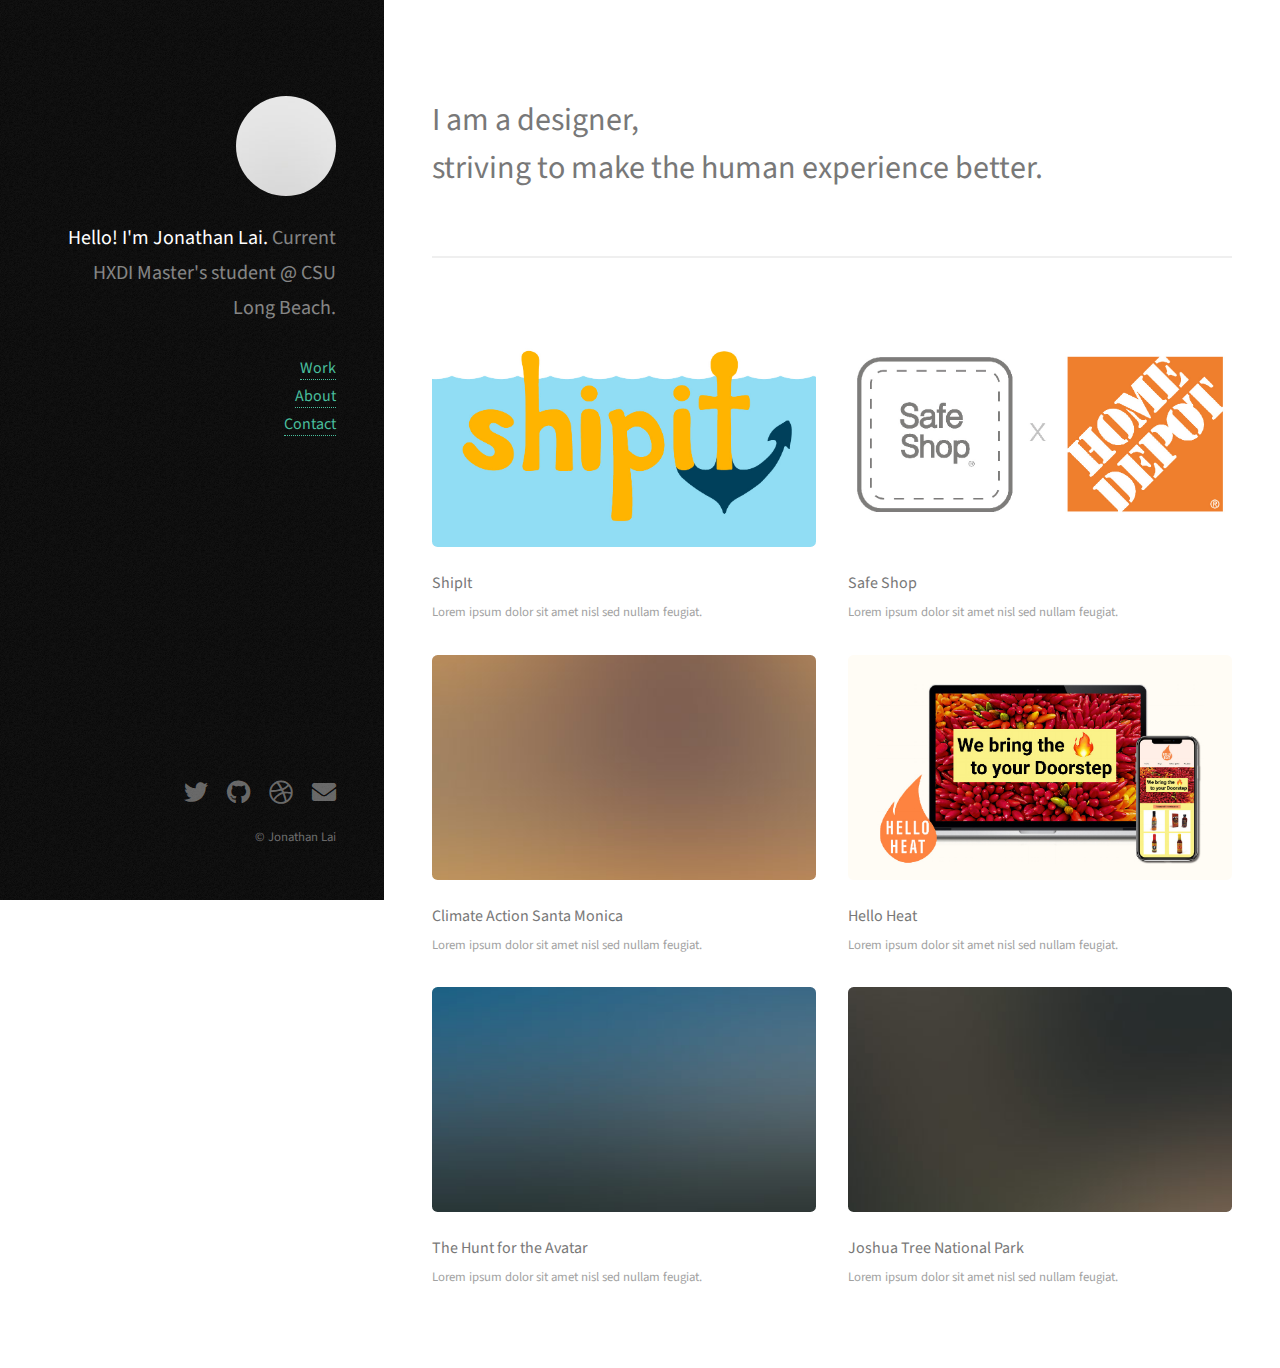
==== index.html @ 2f63a769 "stuff" ====
<!DOCTYPE HTML>

<html>
	<head>
		<title>Jonathan Lai</title>
		<meta charset="utf-8" />
		<meta name="viewport" content="width=device-width, initial-scale=1, user-scalable=no" />
		<link rel="stylesheet" href="assets/css/main.css" />
	</head>
	<body class="is-preload">

		<!-- Header -->
			<header id="header">
				<div class="inner">
					<a href="#" class="image avatar"><img src="images/avatar.jpg" alt="" /></a>
					<h1><strong>Hello! I'm Jonathan Lai.</strong><br />
					<br />
					Current HXDI Master's student <br />
					@ CSU Long Beach.</h1><br />
					<a href="/">Work</a><br />
					<a href="aboutme.html">About</a><br />
					<a href="contact.html">Contact</a>
				</div>
			</header>

		<!-- Main -->
			<div id="main">

				<!-- One -->
					<section id="one">
						<header class="major">
							<h2>I am a designer, <br />
							striving to make the human experience better.</h2>
						</header>
					</section>

				<!-- Two -->
					<section id="two">
						<div class="row">
							<article class="col-6 col-12-xsmall work-item">
								<a href="images/fulls/01.jpg" class="image fit thumb"><img src="images/thumbs/01.jpg" alt="" /></a>
								<h3>ShipIt</h3>
								<p>Lorem ipsum dolor sit amet nisl sed nullam feugiat.</p>
							</article>
							<article class="col-6 col-12-xsmall work-item">
								<a href="images/fulls/02.jpg" class="image fit thumb"><img src="images/thumbs/02.jpg" alt="" /></a>
								<h3>Safe Shop</h3>
								<p>Lorem ipsum dolor sit amet nisl sed nullam feugiat.</p>
							</article>
							<article class="col-6 col-12-xsmall work-item">
								<a href="images/fulls/03.jpg" class="image fit thumb"><img src="images/thumbs/03.jpg" alt="" /></a>
								<h3>Climate Action Santa Monica</h3>
								<p>Lorem ipsum dolor sit amet nisl sed nullam feugiat.</p>
							</article>
							<article class="col-6 col-12-xsmall work-item">
								<a href="images/fulls/04.jpg" class="image fit thumb"><img src="images/thumbs/04.jpg" alt="" /></a>
								<h3>Hello Heat</h3>
								<p>Lorem ipsum dolor sit amet nisl sed nullam feugiat.</p>
							</article>
							<article class="col-6 col-12-xsmall work-item">
								<a href="images/fulls/05.jpg" class="image fit thumb"><img src="images/thumbs/05.jpg" alt="" /></a>
								<h3>The Hunt for the Avatar</h3>
								<p>Lorem ipsum dolor sit amet nisl sed nullam feugiat.</p>
							</article>
							<article class="col-6 col-12-xsmall work-item">
								<a href="images/fulls/06.jpg" class="image fit thumb"><img src="images/thumbs/06.jpg" alt="" /></a>
								<h3>Joshua Tree National Park</h3>
								<p>Lorem ipsum dolor sit amet nisl sed nullam feugiat.</p>
							</article>
						</div>
					</section>

			</div>

		<!-- Footer -->
			<footer id="footer">
				<div class="inner">
					<ul class="icons">
						<li><a href="#" class="icon brands fa-twitter"><span class="label">Twitter</span></a></li>
						<li><a href="#" class="icon brands fa-github"><span class="label">Github</span></a></li>
						<li><a href="#" class="icon brands fa-dribbble"><span class="label">Dribbble</span></a></li>
						<li><a href="#" class="icon solid fa-envelope"><span class="label">Email</span></a></li>
					</ul>
					<ul class="copyright">
						<li>&copy; Jonathan Lai</li>
					</ul>
				</div>
			</footer>

		<!-- Scripts -->
			<script src="assets/js/jquery.min.js"></script>
			<script src="assets/js/jquery.poptrox.min.js"></script>
			<script src="assets/js/browser.min.js"></script>
			<script src="assets/js/breakpoints.min.js"></script>
			<script src="assets/js/util.js"></script>
			<script src="assets/js/main.js"></script>

	</body>
</html>
---- assets/css/main.css ----
@import url("fontawesome-all.min.css");
@import url("https://fonts.googleapis.com/css?family=Source+Sans+Pro:400,400italic");

/*
	Strata by HTML5 UP
	html5up.net | @ajlkn
	Free for personal and commercial use under the CCA 3.0 license (html5up.net/license)
*/

html, body, div, span, applet, object,
iframe, h1, h2, h3, h4, h5, h6, p, blockquote,
pre, a, abbr, acronym, address, big, cite,
code, del, dfn, em, img, ins, kbd, q, s, samp,
small, strike, strong, sub, sup, tt, var, b,
u, i, center, dl, dt, dd, ol, ul, li, fieldset,
form, label, legend, table, caption, tbody,
tfoot, thead, tr, th, td, article, aside,
canvas, details, embed, figure, figcaption,
footer, header, hgroup, menu, nav, output, ruby,
section, summary, time, mark, audio, video {
	margin: 0;
	padding: 0;
	border: 0;
	font-size: 100%;
	font: inherit;
	vertical-align: baseline;}

article, aside, details, figcaption, figure,
footer, header, hgroup, menu, nav, section {
	display: block;}

body {
	line-height: 1;
}

ol, ul {
	list-style: none;
}

blockquote, q {
	quotes: none;
}

	blockquote:before, blockquote:after, q:before, q:after {
		content: '';
		content: none;
	}

table {
	border-collapse: collapse;
	border-spacing: 0;
}

body {
	-webkit-text-size-adjust: none;
}

mark {
	background-color: transparent;
	color: inherit;
}

input::-moz-focus-inner {
	border: 0;
	padding: 0;
}

input, select, textarea {
	-moz-appearance: none;
	-webkit-appearance: none;
	-ms-appearance: none;
	appearance: none;
}

/* Basic */

	html {
		box-sizing: border-box;
	}

	*, *:before, *:after {
		box-sizing: inherit;
	}

	body {
		background: #fff;
	}

		body.is-preload *, body.is-preload *:before, body.is-preload *:after {
			-moz-animation: none !important;
			-webkit-animation: none !important;
			-ms-animation: none !important;
			animation: none !important;
			-moz-transition: none !important;
			-webkit-transition: none !important;
			-ms-transition: none !important;
			transition: none !important;
		}

	body, input, select, textarea {
		color: #a2a2a2;
		font-family: "Source Sans Pro", Helvetica, sans-serif;
		font-size: 16pt;
		font-weight: 400;
		line-height: 1.75em;
	}

	a {
		-moz-transition: color 0.2s ease-in-out, border-color 0.2s ease-in-out;
		-webkit-transition: color 0.2s ease-in-out, border-color 0.2s ease-in-out;
		-ms-transition: color 0.2s ease-in-out, border-color 0.2s ease-in-out;
		transition: color 0.2s ease-in-out, border-color 0.2s ease-in-out;
		border-bottom: dotted 1px;
		color: #49bf9d;
		text-decoration: none;
	}

		a:hover {
			border-bottom-color: transparent;
			color: #49bf9d !important;
			text-decoration: none;
		}

	strong, b {
		color: #787878;
		font-weight: 400;
	}

	em, i {
		font-style: italic;
	}

	p {
		margin: 0 0 2em 0;
	}

	h1, h2, h3, h4, h5, h6 {
		color: #787878;
		font-weight: 400;
		line-height: 1em;
		margin: 0 0 1em 0;
	}

		h1 a, h2 a, h3 a, h4 a, h5 a, h6 a {
			color: inherit;
			text-decoration: none;
		}

	h1 {
		font-size: 2em;
		line-height: 1.5em;
	}

	h2 {
		font-size: 1.5em;
		line-height: 1.5em;
	}

	h3 {
		font-size: 1.25em;
		line-height: 1.5em;
	}

	h4 {
		font-size: 1.1em;
		line-height: 1.5em;
	}

	h5 {
		font-size: 0.9em;
		line-height: 1.5em;
	}

	h6 {
		font-size: 0.7em;
		line-height: 1.5em;
	}

	sub {
		font-size: 0.8em;
		position: relative;
		top: 0.5em;
	}

	sup {
		font-size: 0.8em;
		position: relative;
		top: -0.5em;
	}

	hr {
		border: 0;
		border-bottom: solid 2px #efefef;
		margin: 2em 0;
	}

		hr.major {
			margin: 3em 0;
		}

	blockquote {
		border-left: solid 6px #efefef;
		font-style: italic;
		margin: 0 0 2em 0;
		padding: 0.5em 0 0.5em 1.5em;
	}

	code {
		background: #f7f7f7;
		border-radius: 0.35em;
		border: solid 2px #efefef;
		font-family: "Courier New", monospace;
		font-size: 0.9em;
		margin: 0 0.25em;
		padding: 0.25em 0.65em;
	}

	pre {
		-webkit-overflow-scrolling: touch;
		font-family: "Courier New", monospace;
		font-size: 0.9em;
		margin: 0 0 2em 0;
	}

		pre code {
			display: block;
			line-height: 1.75em;
			padding: 1em 1.5em;
			overflow-x: auto;
		}

	.align-left {
		text-align: left;
	}

	.align-center {
		text-align: center;
	}

	.align-right {
		text-align: right;
	}

/* Container */

	.container {
		margin: 0 auto;
		max-width: calc(100% - 4em);
		width: 100%;
	}

		.container.xsmall {
			width: 25%;
		}

		.container.small {
			width: 50%;
		}

		.container.medium {
			width: 75%;
		}

		.container.large {
			width: 125%;
		}

		.container.xlarge {
			width: 150%;
		}

		.container.max {
			width: 100%;
		}

		@media screen and (max-width: 980px) {

			.container {
				width: 100% !important;
				max-width: 100% !important;
			}

		}

		@media screen and (max-width: 480px) {

			.container {
				max-width: calc(100% - 3em);
			}

		}

/* Row */

	.row {
		display: flex;
		flex-wrap: wrap;
		box-sizing: border-box;
		align-items: stretch;
	}

		.row > * {
			box-sizing: border-box;
		}

		.row.gtr-uniform > * > :last-child {
			margin-bottom: 0;
		}

		.row.aln-left {
			justify-content: flex-start;
		}

		.row.aln-center {
			justify-content: center;
		}

		.row.aln-right {
			justify-content: flex-end;
		}

		.row.aln-top {
			align-items: flex-start;
		}

		.row.aln-middle {
			align-items: center;
		}

		.row.aln-bottom {
			align-items: flex-end;
		}

		.row > .imp {
			order: -1;
		}

		.row > .col-1 {
			width: 8.33333%;
		}

		.row > .off-1 {
			margin-left: 8.33333%;
		}

		.row > .col-2 {
			width: 16.66667%;
		}

		.row > .off-2 {
			margin-left: 16.66667%;
		}

		.row > .col-3 {
			width: 25%;
		}

		.row > .off-3 {
			margin-left: 25%;
		}

		.row > .col-4 {
			width: 33.33333%;
		}

		.row > .off-4 {
			margin-left: 33.33333%;
		}

		.row > .col-5 {
			width: 41.66667%;
		}

		.row > .off-5 {
			margin-left: 41.66667%;
		}

		.row > .col-6 {
			width: 50%;
		}

		.row > .off-6 {
			margin-left: 50%;
		}

		.row > .col-7 {
			width: 58.33333%;
		}

		.row > .off-7 {
			margin-left: 58.33333%;
		}

		.row > .col-8 {
			width: 66.66667%;
		}

		.row > .off-8 {
			margin-left: 66.66667%;
		}

		.row > .col-9 {
			width: 75%;
		}

		.row > .off-9 {
			margin-left: 75%;
		}

		.row > .col-10 {
			width: 83.33333%;
		}

		.row > .off-10 {
			margin-left: 83.33333%;
		}

		.row > .col-11 {
			width: 91.66667%;
		}

		.row > .off-11 {
			margin-left: 91.66667%;
		}

		.row > .col-12 {
			width: 100%;
		}

		.row > .off-12 {
			margin-left: 100%;
		}

		.row.gtr-0 {
			margin-top: 0;
			margin-left: 0em;
		}

			.row.gtr-0 > * {
				padding: 0 0 0 0em;
			}

			.row.gtr-0.gtr-uniform {
				margin-top: 0em;
			}

				.row.gtr-0.gtr-uniform > * {
					padding-top: 0em;
				}

		.row.gtr-25 {
			margin-top: 0;
			margin-left: -0.625em;
		}

			.row.gtr-25 > * {
				padding: 0 0 0 0.625em;
			}

			.row.gtr-25.gtr-uniform {
				margin-top: -0.625em;
			}

				.row.gtr-25.gtr-uniform > * {
					padding-top: 0.625em;
				}

		.row.gtr-50 {
			margin-top: 0;
			margin-left: -1.25em;
		}

			.row.gtr-50 > * {
				padding: 0 0 0 1.25em;
			}

			.row.gtr-50.gtr-uniform {
				margin-top: -1.25em;
			}

				.row.gtr-50.gtr-uniform > * {
					padding-top: 1.25em;
				}

		.row {
			margin-top: 0;
			margin-left: -2.5em;
		}

			.row > * {
				padding: 0 0 0 2.5em;
			}

			.row.gtr-uniform {
				margin-top: -2.5em;
			}

				.row.gtr-uniform > * {
					padding-top: 2.5em;
				}

		.row.gtr-150 {
			margin-top: 0;
			margin-left: -3.75em;
		}

			.row.gtr-150 > * {
				padding: 0 0 0 3.75em;
			}

			.row.gtr-150.gtr-uniform {
				margin-top: -3.75em;
			}

				.row.gtr-150.gtr-uniform > * {
					padding-top: 3.75em;
				}

		.row.gtr-200 {
			margin-top: 0;
			margin-left: -5em;
		}

			.row.gtr-200 > * {
				padding: 0 0 0 5em;
			}

			.row.gtr-200.gtr-uniform {
				margin-top: -5em;
			}

				.row.gtr-200.gtr-uniform > * {
					padding-top: 5em;
				}

		@media screen and (max-width: 1800px) {

			.row {
				display: flex;
				flex-wrap: wrap;
				box-sizing: border-box;
				align-items: stretch;
			}

				.row > * {
					box-sizing: border-box;
				}

				.row.gtr-uniform > * > :last-child {
					margin-bottom: 0;
				}

				.row.aln-left {
					justify-content: flex-start;
				}

				.row.aln-center {
					justify-content: center;
				}

				.row.aln-right {
					justify-content: flex-end;
				}

				.row.aln-top {
					align-items: flex-start;
				}

				.row.aln-middle {
					align-items: center;
				}

				.row.aln-bottom {
					align-items: flex-end;
				}

				.row > .imp-xlarge {
					order: -1;
				}

				.row > .col-1-xlarge {
					width: 8.33333%;
				}

				.row > .off-1-xlarge {
					margin-left: 8.33333%;
				}

				.row > .col-2-xlarge {
					width: 16.66667%;
				}

				.row > .off-2-xlarge {
					margin-left: 16.66667%;
				}

				.row > .col-3-xlarge {
					width: 25%;
				}

				.row > .off-3-xlarge {
					margin-left: 25%;
				}

				.row > .col-4-xlarge {
					width: 33.33333%;
				}

				.row > .off-4-xlarge {
					margin-left: 33.33333%;
				}

				.row > .col-5-xlarge {
					width: 41.66667%;
				}

				.row > .off-5-xlarge {
					margin-left: 41.66667%;
				}

				.row > .col-6-xlarge {
					width: 50%;
				}

				.row > .off-6-xlarge {
					margin-left: 50%;
				}

				.row > .col-7-xlarge {
					width: 58.33333%;
				}

				.row > .off-7-xlarge {
					margin-left: 58.33333%;
				}

				.row > .col-8-xlarge {
					width: 66.66667%;
				}

				.row > .off-8-xlarge {
					margin-left: 66.66667%;
				}

				.row > .col-9-xlarge {
					width: 75%;
				}

				.row > .off-9-xlarge {
					margin-left: 75%;
				}

				.row > .col-10-xlarge {
					width: 83.33333%;
				}

				.row > .off-10-xlarge {
					margin-left: 83.33333%;
				}

				.row > .col-11-xlarge {
					width: 91.66667%;
				}

				.row > .off-11-xlarge {
					margin-left: 91.66667%;
				}

				.row > .col-12-xlarge {
					width: 100%;
				}

				.row > .off-12-xlarge {
					margin-left: 100%;
				}

				.row.gtr-0 {
					margin-top: 0;
					margin-left: 0em;
				}

					.row.gtr-0 > * {
						padding: 0 0 0 0em;
					}

					.row.gtr-0.gtr-uniform {
						margin-top: 0em;
					}

						.row.gtr-0.gtr-uniform > * {
							padding-top: 0em;
						}

				.row.gtr-25 {
					margin-top: 0;
					margin-left: -0.625em;
				}

					.row.gtr-25 > * {
						padding: 0 0 0 0.625em;
					}

					.row.gtr-25.gtr-uniform {
						margin-top: -0.625em;
					}

						.row.gtr-25.gtr-uniform > * {
							padding-top: 0.625em;
						}

				.row.gtr-50 {
					margin-top: 0;
					margin-left: -1.25em;
				}

					.row.gtr-50 > * {
						padding: 0 0 0 1.25em;
					}

					.row.gtr-50.gtr-uniform {
						margin-top: -1.25em;
					}

						.row.gtr-50.gtr-uniform > * {
							padding-top: 1.25em;
						}

				.row {
					margin-top: 0;
					margin-left: -2.5em;
				}

					.row > * {
						padding: 0 0 0 2.5em;
					}

					.row.gtr-uniform {
						margin-top: -2.5em;
					}

						.row.gtr-uniform > * {
							padding-top: 2.5em;
						}

				.row.gtr-150 {
					margin-top: 0;
					margin-left: -3.75em;
				}

					.row.gtr-150 > * {
						padding: 0 0 0 3.75em;
					}

					.row.gtr-150.gtr-uniform {
						margin-top: -3.75em;
					}

						.row.gtr-150.gtr-uniform > * {
							padding-top: 3.75em;
						}

				.row.gtr-200 {
					margin-top: 0;
					margin-left: -5em;
				}

					.row.gtr-200 > * {
						padding: 0 0 0 5em;
					}

					.row.gtr-200.gtr-uniform {
						margin-top: -5em;
					}

						.row.gtr-200.gtr-uniform > * {
							padding-top: 5em;
						}

		}

		@media screen and (max-width: 1280px) {

			.row {
				display: flex;
				flex-wrap: wrap;
				box-sizing: border-box;
				align-items: stretch;
			}

				.row > * {
					box-sizing: border-box;
				}

				.row.gtr-uniform > * > :last-child {
					margin-bottom: 0;
				}

				.row.aln-left {
					justify-content: flex-start;
				}

				.row.aln-center {
					justify-content: center;
				}

				.row.aln-right {
					justify-content: flex-end;
				}

				.row.aln-top {
					align-items: flex-start;
				}

				.row.aln-middle {
					align-items: center;
				}

				.row.aln-bottom {
					align-items: flex-end;
				}

				.row > .imp-large {
					order: -1;
				}

				.row > .col-1-large {
					width: 8.33333%;
				}

				.row > .off-1-large {
					margin-left: 8.33333%;
				}

				.row > .col-2-large {
					width: 16.66667%;
				}

				.row > .off-2-large {
					margin-left: 16.66667%;
				}

				.row > .col-3-large {
					width: 25%;
				}

				.row > .off-3-large {
					margin-left: 25%;
				}

				.row > .col-4-large {
					width: 33.33333%;
				}

				.row > .off-4-large {
					margin-left: 33.33333%;
				}

				.row > .col-5-large {
					width: 41.66667%;
				}

				.row > .off-5-large {
					margin-left: 41.66667%;
				}

				.row > .col-6-large {
					width: 50%;
				}

				.row > .off-6-large {
					margin-left: 50%;
				}

				.row > .col-7-large {
					width: 58.33333%;
				}

				.row > .off-7-large {
					margin-left: 58.33333%;
				}

				.row > .col-8-large {
					width: 66.66667%;
				}

				.row > .off-8-large {
					margin-left: 66.66667%;
				}

				.row > .col-9-large {
					width: 75%;
				}

				.row > .off-9-large {
					margin-left: 75%;
				}

				.row > .col-10-large {
					width: 83.33333%;
				}

				.row > .off-10-large {
					margin-left: 83.33333%;
				}

				.row > .col-11-large {
					width: 91.66667%;
				}

				.row > .off-11-large {
					margin-left: 91.66667%;
				}

				.row > .col-12-large {
					width: 100%;
				}

				.row > .off-12-large {
					margin-left: 100%;
				}

				.row.gtr-0 {
					margin-top: 0;
					margin-left: 0em;
				}

					.row.gtr-0 > * {
						padding: 0 0 0 0em;
					}

					.row.gtr-0.gtr-uniform {
						margin-top: 0em;
					}

						.row.gtr-0.gtr-uniform > * {
							padding-top: 0em;
						}

				.row.gtr-25 {
					margin-top: 0;
					margin-left: -0.5em;
				}

					.row.gtr-25 > * {
						padding: 0 0 0 0.5em;
					}

					.row.gtr-25.gtr-uniform {
						margin-top: -0.5em;
					}

						.row.gtr-25.gtr-uniform > * {
							padding-top: 0.5em;
						}

				.row.gtr-50 {
					margin-top: 0;
					margin-left: -1em;
				}

					.row.gtr-50 > * {
						padding: 0 0 0 1em;
					}

					.row.gtr-50.gtr-uniform {
						margin-top: -1em;
					}

						.row.gtr-50.gtr-uniform > * {
							padding-top: 1em;
						}

				.row {
					margin-top: 0;
					margin-left: -2em;
				}

					.row > * {
						padding: 0 0 0 2em;
					}

					.row.gtr-uniform {
						margin-top: -2em;
					}

						.row.gtr-uniform > * {
							padding-top: 2em;
						}

				.row.gtr-150 {
					margin-top: 0;
					margin-left: -3em;
				}

					.row.gtr-150 > * {
						padding: 0 0 0 3em;
					}

					.row.gtr-150.gtr-uniform {
						margin-top: -3em;
					}

						.row.gtr-150.gtr-uniform > * {
							padding-top: 3em;
						}

				.row.gtr-200 {
					margin-top: 0;
					margin-left: -4em;
				}

					.row.gtr-200 > * {
						padding: 0 0 0 4em;
					}

					.row.gtr-200.gtr-uniform {
						margin-top: -4em;
					}

						.row.gtr-200.gtr-uniform > * {
							padding-top: 4em;
						}

		}

		@media screen and (max-width: 980px) {

			.row {
				display: flex;
				flex-wrap: wrap;
				box-sizing: border-box;
				align-items: stretch;
			}

				.row > * {
					box-sizing: border-box;
				}

				.row.gtr-uniform > * > :last-child {
					margin-bottom: 0;
				}

				.row.aln-left {
					justify-content: flex-start;
				}

				.row.aln-center {
					justify-content: center;
				}

				.row.aln-right {
					justify-content: flex-end;
				}

				.row.aln-top {
					align-items: flex-start;
				}

				.row.aln-middle {
					align-items: center;
				}

				.row.aln-bottom {
					align-items: flex-end;
				}

				.row > .imp-medium {
					order: -1;
				}

				.row > .col-1-medium {
					width: 8.33333%;
				}

				.row > .off-1-medium {
					margin-left: 8.33333%;
				}

				.row > .col-2-medium {
					width: 16.66667%;
				}

				.row > .off-2-medium {
					margin-left: 16.66667%;
				}

				.row > .col-3-medium {
					width: 25%;
				}

				.row > .off-3-medium {
					margin-left: 25%;
				}

				.row > .col-4-medium {
					width: 33.33333%;
				}

				.row > .off-4-medium {
					margin-left: 33.33333%;
				}

				.row > .col-5-medium {
					width: 41.66667%;
				}

				.row > .off-5-medium {
					margin-left: 41.66667%;
				}

				.row > .col-6-medium {
					width: 50%;
				}

				.row > .off-6-medium {
					margin-left: 50%;
				}

				.row > .col-7-medium {
					width: 58.33333%;
				}

				.row > .off-7-medium {
					margin-left: 58.33333%;
				}

				.row > .col-8-medium {
					width: 66.66667%;
				}

				.row > .off-8-medium {
					margin-left: 66.66667%;
				}

				.row > .col-9-medium {
					width: 75%;
				}

				.row > .off-9-medium {
					margin-left: 75%;
				}

				.row > .col-10-medium {
					width: 83.33333%;
				}

				.row > .off-10-medium {
					margin-left: 83.33333%;
				}

				.row > .col-11-medium {
					width: 91.66667%;
				}

				.row > .off-11-medium {
					margin-left: 91.66667%;
				}

				.row > .col-12-medium {
					width: 100%;
				}

				.row > .off-12-medium {
					margin-left: 100%;
				}

				.row.gtr-0 {
					margin-top: 0;
					margin-left: 0em;
				}

					.row.gtr-0 > * {
						padding: 0 0 0 0em;
					}

					.row.gtr-0.gtr-uniform {
						margin-top: 0em;
					}

						.row.gtr-0.gtr-uniform > * {
							padding-top: 0em;
						}

				.row.gtr-25 {
					margin-top: 0;
					margin-left: -0.5em;
				}

					.row.gtr-25 > * {
						padding: 0 0 0 0.5em;
					}

					.row.gtr-25.gtr-uniform {
						margin-top: -0.5em;
					}

						.row.gtr-25.gtr-uniform > * {
							padding-top: 0.5em;
						}

				.row.gtr-50 {
					margin-top: 0;
					margin-left: -1em;
				}

					.row.gtr-50 > * {
						padding: 0 0 0 1em;
					}

					.row.gtr-50.gtr-uniform {
						margin-top: -1em;
					}

						.row.gtr-50.gtr-uniform > * {
							padding-top: 1em;
						}

				.row {
					margin-top: 0;
					margin-left: -2em;
				}

					.row > * {
						padding: 0 0 0 2em;
					}

					.row.gtr-uniform {
						margin-top: -2em;
					}

						.row.gtr-uniform > * {
							padding-top: 2em;
						}

				.row.gtr-150 {
					margin-top: 0;
					margin-left: -3em;
				}

					.row.gtr-150 > * {
						padding: 0 0 0 3em;
					}

					.row.gtr-150.gtr-uniform {
						margin-top: -3em;
					}

						.row.gtr-150.gtr-uniform > * {
							padding-top: 3em;
						}

				.row.gtr-200 {
					margin-top: 0;
					margin-left: -4em;
				}

					.row.gtr-200 > * {
						padding: 0 0 0 4em;
					}

					.row.gtr-200.gtr-uniform {
						margin-top: -4em;
					}

						.row.gtr-200.gtr-uniform > * {
							padding-top: 4em;
						}

		}

		@media screen and (max-width: 736px) {

			.row {
				display: flex;
				flex-wrap: wrap;
				box-sizing: border-box;
				align-items: stretch;
			}

				.row > * {
					box-sizing: border-box;
				}

				.row.gtr-uniform > * > :last-child {
					margin-bottom: 0;
				}

				.row.aln-left {
					justify-content: flex-start;
				}

				.row.aln-center {
					justify-content: center;
				}

				.row.aln-right {
					justify-content: flex-end;
				}

				.row.aln-top {
					align-items: flex-start;
				}

				.row.aln-middle {
					align-items: center;
				}

				.row.aln-bottom {
					align-items: flex-end;
				}

				.row > .imp-small {
					order: -1;
				}

				.row > .col-1-small {
					width: 8.33333%;
				}

				.row > .off-1-small {
					margin-left: 8.33333%;
				}

				.row > .col-2-small {
					width: 16.66667%;
				}

				.row > .off-2-small {
					margin-left: 16.66667%;
				}

				.row > .col-3-small {
					width: 25%;
				}

				.row > .off-3-small {
					margin-left: 25%;
				}

				.row > .col-4-small {
					width: 33.33333%;
				}

				.row > .off-4-small {
					margin-left: 33.33333%;
				}

				.row > .col-5-small {
					width: 41.66667%;
				}

				.row > .off-5-small {
					margin-left: 41.66667%;
				}

				.row > .col-6-small {
					width: 50%;
				}

				.row > .off-6-small {
					margin-left: 50%;
				}

				.row > .col-7-small {
					width: 58.33333%;
				}

				.row > .off-7-small {
					margin-left: 58.33333%;
				}

				.row > .col-8-small {
					width: 66.66667%;
				}

				.row > .off-8-small {
					margin-left: 66.66667%;
				}

				.row > .col-9-small {
					width: 75%;
				}

				.row > .off-9-small {
					margin-left: 75%;
				}

				.row > .col-10-small {
					width: 83.33333%;
				}

				.row > .off-10-small {
					margin-left: 83.33333%;
				}

				.row > .col-11-small {
					width: 91.66667%;
				}

				.row > .off-11-small {
					margin-left: 91.66667%;
				}

				.row > .col-12-small {
					width: 100%;
				}

				.row > .off-12-small {
					margin-left: 100%;
				}

				.row.gtr-0 {
					margin-top: 0;
					margin-left: 0em;
				}

					.row.gtr-0 > * {
						padding: 0 0 0 0em;
					}

					.row.gtr-0.gtr-uniform {
						margin-top: 0em;
					}

						.row.gtr-0.gtr-uniform > * {
							padding-top: 0em;
						}

				.row.gtr-25 {
					margin-top: 0;
					margin-left: -0.375em;
				}

					.row.gtr-25 > * {
						padding: 0 0 0 0.375em;
					}

					.row.gtr-25.gtr-uniform {
						margin-top: -0.375em;
					}

						.row.gtr-25.gtr-uniform > * {
							padding-top: 0.375em;
						}

				.row.gtr-50 {
					margin-top: 0;
					margin-left: -0.75em;
				}

					.row.gtr-50 > * {
						padding: 0 0 0 0.75em;
					}

					.row.gtr-50.gtr-uniform {
						margin-top: -0.75em;
					}

						.row.gtr-50.gtr-uniform > * {
							padding-top: 0.75em;
						}

				.row {
					margin-top: 0;
					margin-left: -1.5em;
				}

					.row > * {
						padding: 0 0 0 1.5em;
					}

					.row.gtr-uniform {
						margin-top: -1.5em;
					}

						.row.gtr-uniform > * {
							padding-top: 1.5em;
						}

				.row.gtr-150 {
					margin-top: 0;
					margin-left: -2.25em;
				}

					.row.gtr-150 > * {
						padding: 0 0 0 2.25em;
					}

					.row.gtr-150.gtr-uniform {
						margin-top: -2.25em;
					}

						.row.gtr-150.gtr-uniform > * {
							padding-top: 2.25em;
						}

				.row.gtr-200 {
					margin-top: 0;
					margin-left: -3em;
				}

					.row.gtr-200 > * {
						padding: 0 0 0 3em;
					}

					.row.gtr-200.gtr-uniform {
						margin-top: -3em;
					}

						.row.gtr-200.gtr-uniform > * {
							padding-top: 3em;
						}

		}

		@media screen and (max-width: 480px) {

			.row {
				display: flex;
				flex-wrap: wrap;
				box-sizing: border-box;
				align-items: stretch;
			}

				.row > * {
					box-sizing: border-box;
				}

				.row.gtr-uniform > * > :last-child {
					margin-bottom: 0;
				}

				.row.aln-left {
					justify-content: flex-start;
				}

				.row.aln-center {
					justify-content: center;
				}

				.row.aln-right {
					justify-content: flex-end;
				}

				.row.aln-top {
					align-items: flex-start;
				}

				.row.aln-middle {
					align-items: center;
				}

				.row.aln-bottom {
					align-items: flex-end;
				}

				.row > .imp-xsmall {
					order: -1;
				}

				.row > .col-1-xsmall {
					width: 8.33333%;
				}

				.row > .off-1-xsmall {
					margin-left: 8.33333%;
				}

				.row > .col-2-xsmall {
					width: 16.66667%;
				}

				.row > .off-2-xsmall {
					margin-left: 16.66667%;
				}

				.row > .col-3-xsmall {
					width: 25%;
				}

				.row > .off-3-xsmall {
					margin-left: 25%;
				}

				.row > .col-4-xsmall {
					width: 33.33333%;
				}

				.row > .off-4-xsmall {
					margin-left: 33.33333%;
				}

				.row > .col-5-xsmall {
					width: 41.66667%;
				}

				.row > .off-5-xsmall {
					margin-left: 41.66667%;
				}

				.row > .col-6-xsmall {
					width: 50%;
				}

				.row > .off-6-xsmall {
					margin-left: 50%;
				}

				.row > .col-7-xsmall {
					width: 58.33333%;
				}

				.row > .off-7-xsmall {
					margin-left: 58.33333%;
				}

				.row > .col-8-xsmall {
					width: 66.66667%;
				}

				.row > .off-8-xsmall {
					margin-left: 66.66667%;
				}

				.row > .col-9-xsmall {
					width: 75%;
				}

				.row > .off-9-xsmall {
					margin-left: 75%;
				}

				.row > .col-10-xsmall {
					width: 83.33333%;
				}

				.row > .off-10-xsmall {
					margin-left: 83.33333%;
				}

				.row > .col-11-xsmall {
					width: 91.66667%;
				}

				.row > .off-11-xsmall {
					margin-left: 91.66667%;
				}

				.row > .col-12-xsmall {
					width: 100%;
				}

				.row > .off-12-xsmall {
					margin-left: 100%;
				}

				.row.gtr-0 {
					margin-top: 0;
					margin-left: 0em;
				}

					.row.gtr-0 > * {
						padding: 0 0 0 0em;
					}

					.row.gtr-0.gtr-uniform {
						margin-top: 0em;
					}

						.row.gtr-0.gtr-uniform > * {
							padding-top: 0em;
						}

				.row.gtr-25 {
					margin-top: 0;
					margin-left: -0.375em;
				}

					.row.gtr-25 > * {
						padding: 0 0 0 0.375em;
					}

					.row.gtr-25.gtr-uniform {
						margin-top: -0.375em;
					}

						.row.gtr-25.gtr-uniform > * {
							padding-top: 0.375em;
						}

				.row.gtr-50 {
					margin-top: 0;
					margin-left: -0.75em;
				}

					.row.gtr-50 > * {
						padding: 0 0 0 0.75em;
					}

					.row.gtr-50.gtr-uniform {
						margin-top: -0.75em;
					}

						.row.gtr-50.gtr-uniform > * {
							padding-top: 0.75em;
						}

				.row {
					margin-top: 0;
					margin-left: -1.5em;
				}

					.row > * {
						padding: 0 0 0 1.5em;
					}

					.row.gtr-uniform {
						margin-top: -1.5em;
					}

						.row.gtr-uniform > * {
							padding-top: 1.5em;
						}

				.row.gtr-150 {
					margin-top: 0;
					margin-left: -2.25em;
				}

					.row.gtr-150 > * {
						padding: 0 0 0 2.25em;
					}

					.row.gtr-150.gtr-uniform {
						margin-top: -2.25em;
					}

						.row.gtr-150.gtr-uniform > * {
							padding-top: 2.25em;
						}

				.row.gtr-200 {
					margin-top: 0;
					margin-left: -3em;
				}

					.row.gtr-200 > * {
						padding: 0 0 0 3em;
					}

					.row.gtr-200.gtr-uniform {
						margin-top: -3em;
					}

						.row.gtr-200.gtr-uniform > * {
							padding-top: 3em;
						}

		}

/* Section/Article */

	section.special, article.special {
		text-align: center;
	}

	header p {
		color: #b2b2b2;
		position: relative;
		margin: 0 0 1.5em 0;
	}

	header h2 + p {
		font-size: 1.25em;
		margin-top: -1em;
		line-height: 1.5em;
	}

	header h3 + p {
		font-size: 1.1em;
		margin-top: -0.8em;
		line-height: 1.5em;
	}

	header h4 + p,
	header h5 + p,
	header h6 + p {
		font-size: 0.9em;
		margin-top: -0.6em;
		line-height: 1.5em;
	}

	header.major h2 {
		font-size: 2em;
	}

/* Form */

	form {
		margin: 0 0 2em 0;
	}

	label {
		color: #787878;
		display: block;
		font-size: 0.9em;
		font-weight: 400;
		margin: 0 0 1em 0;
	}

	input[type="text"],
	input[type="password"],
	input[type="email"],
	select,
	textarea {
		-moz-appearance: none;
		-webkit-appearance: none;
		-ms-appearance: none;
		appearance: none;
		background: #f7f7f7;
		border-radius: 0.35em;
		border: solid 2px transparent;
		color: inherit;
		display: block;
		outline: 0;
		padding: 0 0.75em;
		text-decoration: none;
		width: 100%;
	}

		input[type="text"]:invalid,
		input[type="password"]:invalid,
		input[type="email"]:invalid,
		select:invalid,
		textarea:invalid {
			box-shadow: none;
		}

		input[type="text"]:focus,
		input[type="password"]:focus,
		input[type="email"]:focus,
		select:focus,
		textarea:focus {
			border-color: #49bf9d;
		}

	select {
		background-image: url("data:image/svg+xml;charset=utf8,%3Csvg xmlns='http://www.w3.org/2000/svg' width='40' height='40' preserveAspectRatio='none' viewBox='0 0 40 40'%3E%3Cpath d='M9.4,12.3l10.4,10.4l10.4-10.4c0.2-0.2,0.5-0.4,0.9-0.4c0.3,0,0.6,0.1,0.9,0.4l3.3,3.3c0.2,0.2,0.4,0.5,0.4,0.9 c0,0.4-0.1,0.6-0.4,0.9L20.7,31.9c-0.2,0.2-0.5,0.4-0.9,0.4c-0.3,0-0.6-0.1-0.9-0.4L4.3,17.3c-0.2-0.2-0.4-0.5-0.4-0.9 c0-0.4,0.1-0.6,0.4-0.9l3.3-3.3c0.2-0.2,0.5-0.4,0.9-0.4S9.1,12.1,9.4,12.3z' fill='%23dfdfdf' /%3E%3C/svg%3E");
		background-size: 1.25rem;
		background-repeat: no-repeat;
		background-position: calc(100% - 1rem) center;
		height: 2.75em;
		padding-right: 2.75em;
		text-overflow: ellipsis;
	}

		select option {
			color: #787878;
			background: #fff;
		}

		select:focus::-ms-value {
			background-color: transparent;
		}

		select::-ms-expand {
			display: none;
		}

	input[type="text"],
	input[type="password"],
	input[type="email"],
	select {
		height: 2.75em;
	}

	textarea {
		padding: 0.75em;
	}

	input[type="checkbox"],
	input[type="radio"] {
		-moz-appearance: none;
		-webkit-appearance: none;
		-ms-appearance: none;
		appearance: none;
		display: block;
		float: left;
		margin-right: -2em;
		opacity: 0;
		width: 1em;
		z-index: -1;
	}

		input[type="checkbox"] + label,
		input[type="radio"] + label {
			text-decoration: none;
			color: #a2a2a2;
			cursor: pointer;
			display: inline-block;
			font-size: 1em;
			font-weight: 400;
			padding-left: 2.4em;
			padding-right: 0.75em;
			position: relative;
		}

			input[type="checkbox"] + label:before,
			input[type="radio"] + label:before {
				-moz-osx-font-smoothing: grayscale;
				-webkit-font-smoothing: antialiased;
				display: inline-block;
				font-style: normal;
				font-variant: normal;
				text-rendering: auto;
				line-height: 1;
				text-transform: none !important;
				font-family: 'Font Awesome 5 Free';
				font-weight: 900;
			}

			input[type="checkbox"] + label:before,
			input[type="radio"] + label:before {
				background: #f7f7f7;
				border-radius: 0.35em;
				border: solid 2px transparent;
				content: '';
				display: inline-block;
				font-size: 0.8em;
				height: 2.0625em;
				left: 0;
				line-height: 1.85625em;
				position: absolute;
				text-align: center;
				top: 0;
				width: 2.0625em;
			}

		input[type="checkbox"]:checked + label:before,
		input[type="radio"]:checked + label:before {
			background: #787878;
			border-color: #787878;
			color: #fff;
			content: '\f00c';
		}

		input[type="checkbox"]:focus + label:before,
		input[type="radio"]:focus + label:before {
			border-color: #49bf9d;
		}

	input[type="checkbox"] + label:before {
		border-radius: 0.35em;
	}

	input[type="radio"] + label:before {
		border-radius: 100%;
	}

	::-webkit-input-placeholder {
		color: #b2b2b2 !important;
		opacity: 1.0;
	}

	:-moz-placeholder {
		color: #b2b2b2 !important;
		opacity: 1.0;
	}

	::-moz-placeholder {
		color: #b2b2b2 !important;
		opacity: 1.0;
	}

	:-ms-input-placeholder {
		color: #b2b2b2 !important;
		opacity: 1.0;
	}

/* Box */

	.box {
		border-radius: 0.35em;
		border: solid 2px #efefef;
		margin-bottom: 2em;
		padding: 1.5em;
	}

		.box > :last-child,
		.box > :last-child > :last-child,
		.box > :last-child > :last-child > :last-child {
			margin-bottom: 0;
		}

		.box.alt {
			border: 0;
			border-radius: 0;
			padding: 0;
		}

/* Icon */

	.icon {
		text-decoration: none;
		border-bottom: none;
		position: relative;
	}

		.icon:before {
			-moz-osx-font-smoothing: grayscale;
			-webkit-font-smoothing: antialiased;
			display: inline-block;
			font-style: normal;
			font-variant: normal;
			text-rendering: auto;
			line-height: 1;
			text-transform: none !important;
			font-family: 'Font Awesome 5 Free';
			font-weight: 400;
		}

		.icon > .label {
			display: none;
		}

		.icon:before {
			line-height: inherit;
		}

		.icon.solid:before {
			font-weight: 900;
		}

		.icon.brands:before {
			font-family: 'Font Awesome 5 Brands';
		}

/* Image */

	.image {
		border-radius: 0.35em;
		border: 0;
		display: inline-block;
		position: relative;
	}

		.image:before {
			-moz-transition: opacity 0.2s ease-in-out;
			-webkit-transition: opacity 0.2s ease-in-out;
			-ms-transition: opacity 0.2s ease-in-out;
			transition: opacity 0.2s ease-in-out;
			border-radius: 0.35em;
			content: '';
			display: block;
			height: 100%;
			left: 0;
			opacity: 0.5;
			position: absolute;
			top: 0;
			width: 100%;
		}

		.image.thumb {
			text-align: center;
		}

			/*.image.thumb:after {
				-moz-transition: opacity 0.2s ease-in-out;
				-webkit-transition: opacity 0.2s ease-in-out;
				-ms-transition: opacity 0.2s ease-in-out;
				transition: opacity 0.2s ease-in-out;
				border-radius: 0.35em;
				border: solid 3px rgba(255, 255, 255, 0.5);
				color: #fff;
				content: 'View';
				display: inline-block;
				font-size: 0.8em;
				font-weight: 400;
				left: 50%;
				line-height: 2.25em;
				margin: -1.25em 0 0 -3em;
				opacity: 0;
				padding: 0 1.5em;
				position: absolute;
				text-align: center;
				text-decoration: none;
				top: 50%;
				white-space: nowrap;
			}

			.image.thumb:hover:after {
				opacity: 1.0;
			}

			.image.thumb:hover:before {
				background: url("images/overlay.png"), url("images/overlay.png");
				opacity: 1.0;
			}*/

		.image img {
			border-radius: 0.35em;
			display: block;
		}

		.image.left {
			float: left;
			margin: 0 1.5em 1em 0;
			top: 0.25em;
		}

		.image.right {
			float: right;
			margin: 0 0 1em 1.5em;
			top: 0.25em;
		}

		.image.left, .image.right {
			max-width: 40%;
		}

			.image.left img, .image.right img {
				width: 100%;
			}

		.image.fit {
			display: block;
			margin: 0 0 2em 0;
			width: 100%;
		}

			.image.fit img {
				width: 100%;
			}

		.image.avatar {
			border-radius: 100%;
		}

			.image.avatar:before {
				display: none;
			}

			.image.avatar img {
				border-radius: 100%;
				width: 100%;
			}

	.image.thumb {
		transition: transform .2s;
	}
	.image.thumb:hover {
		-ms-transform: scale(1.1);
		-webkit-transform: scale(1.1);
		transform: scale(1.1);
		opacity: 0.7;
	}

/* List */

	ol {
		list-style: decimal;
		margin: 0 0 2em 0;
		padding-left: 1.25em;
	}

		ol li {
			padding-left: 0.25em;
		}

	ul {
		list-style: disc;
		margin: 0 0 2em 0;
		padding-left: 1em;
	}

		ul li {
			padding-left: 0.5em;
		}

		ul.alt {
			list-style: none;
			padding-left: 0;
		}

			ul.alt li {
				border-top: solid 2px #efefef;
				padding: 0.5em 0;
			}

				ul.alt li:first-child {
					border-top: 0;
					padding-top: 0;
				}

	dl {
		margin: 0 0 2em 0;
	}

/* Icons */

	ul.icons {
		cursor: default;
		list-style: none;
		padding-left: 0;
	}

		ul.icons li {
			display: inline-block;
			padding: 0 1em 0 0;
		}

			ul.icons li:last-child {
				padding-right: 0;
			}

			ul.icons li .icon:before {
				font-size: 1.5em;
			}

/* Labeled Icons */

	ul.labeled-icons {
		list-style: none;
		padding: 0;
	}

		ul.labeled-icons li {
			line-height: 1.75em;
			margin: 1.5em 0 0 0;
			padding-left: 2.25em;
			position: relative;
		}

			ul.labeled-icons li:first-child {
				margin-top: 0;
			}

			ul.labeled-icons li a {
				color: inherit;
			}

			ul.labeled-icons li h3 {
				color: #b2b2b2;
				left: 0;
				position: absolute;
				text-align: center;
				top: 0;
				width: 1em;
			}

/* Actions */

	ul.actions {
		display: -moz-flex;
		display: -webkit-flex;
		display: -ms-flex;
		display: flex;
		cursor: default;
		list-style: none;
		margin-left: -1em;
		padding-left: 0;
	}

		ul.actions li {
			padding: 0 0 0 1em;
			vertical-align: middle;
		}

		ul.actions.special {
			-moz-justify-content: center;
			-webkit-justify-content: center;
			-ms-justify-content: center;
			justify-content: center;
			width: 100%;
			margin-left: 0;
		}

			ul.actions.special li:first-child {
				padding-left: 0;
			}

		ul.actions.stacked {
			-moz-flex-direction: column;
			-webkit-flex-direction: column;
			-ms-flex-direction: column;
			flex-direction: column;
			margin-left: 0;
		}

			ul.actions.stacked li {
				padding: 1.3em 0 0 0;
			}

				ul.actions.stacked li:first-child {
					padding-top: 0;
				}

		ul.actions.fit {
			width: calc(100% + 1em);
		}

			ul.actions.fit li {
				-moz-flex-grow: 1;
				-webkit-flex-grow: 1;
				-ms-flex-grow: 1;
				flex-grow: 1;
				-moz-flex-shrink: 1;
				-webkit-flex-shrink: 1;
				-ms-flex-shrink: 1;
				flex-shrink: 1;
				width: 100%;
			}

				ul.actions.fit li > * {
					width: 100%;
				}

			ul.actions.fit.stacked {
				width: 100%;
			}

		@media screen and (max-width: 480px) {

			ul.actions:not(.fixed) {
				-moz-flex-direction: column;
				-webkit-flex-direction: column;
				-ms-flex-direction: column;
				flex-direction: column;
				margin-left: 0;
				width: 100% !important;
			}

				ul.actions:not(.fixed) li {
					-moz-flex-grow: 1;
					-webkit-flex-grow: 1;
					-ms-flex-grow: 1;
					flex-grow: 1;
					-moz-flex-shrink: 1;
					-webkit-flex-shrink: 1;
					-ms-flex-shrink: 1;
					flex-shrink: 1;
					padding: 1em 0 0 0;
					text-align: center;
					width: 100%;
				}

					ul.actions:not(.fixed) li > * {
						width: 100%;
					}

					ul.actions:not(.fixed) li:first-child {
						padding-top: 0;
					}

					ul.actions:not(.fixed) li input[type="submit"],
					ul.actions:not(.fixed) li input[type="reset"],
					ul.actions:not(.fixed) li input[type="button"],
					ul.actions:not(.fixed) li button,
					ul.actions:not(.fixed) li .button {
						width: 100%;
					}

						ul.actions:not(.fixed) li input[type="submit"].icon:before,
						ul.actions:not(.fixed) li input[type="reset"].icon:before,
						ul.actions:not(.fixed) li input[type="button"].icon:before,
						ul.actions:not(.fixed) li button.icon:before,
						ul.actions:not(.fixed) li .button.icon:before {
							margin-left: -0.5em;
						}

		}

/* Table */

	.table-wrapper {
		-webkit-overflow-scrolling: touch;
		overflow-x: auto;
	}

	table {
		margin: 0 0 2em 0;
		width: 100%;
	}

		table tbody tr {
			border: solid 1px #efefef;
			border-left: 0;
			border-right: 0;
		}

			table tbody tr:nth-child(2n + 1) {
				background-color: #f7f7f7;
			}

		table td {
			padding: 0.75em 0.75em;
		}

		table th {
			color: #787878;
			font-size: 0.9em;
			font-weight: 400;
			padding: 0 0.75em 0.75em 0.75em;
			text-align: left;
		}

		table thead {
			border-bottom: solid 2px #efefef;
		}

		table tfoot {
			border-top: solid 2px #efefef;
		}

		table.alt {
			border-collapse: separate;
		}

			table.alt tbody tr td {
				border: solid 2px #efefef;
				border-left-width: 0;
				border-top-width: 0;
			}

				table.alt tbody tr td:first-child {
					border-left-width: 2px;
				}

			table.alt tbody tr:first-child td {
				border-top-width: 2px;
			}

			table.alt thead {
				border-bottom: 0;
			}

			table.alt tfoot {
				border-top: 0;
			}

/* Button */

	input[type="submit"],
	input[type="reset"],
	input[type="button"],
	.button {
		-moz-appearance: none;
		-webkit-appearance: none;
		-ms-appearance: none;
		appearance: none;
		-moz-transition: background-color 0.2s ease-in-out, color 0.2s ease-in-out, border-color 0.2s ease-in-out;
		-webkit-transition: background-color 0.2s ease-in-out, color 0.2s ease-in-out, border-color 0.2s ease-in-out;
		-ms-transition: background-color 0.2s ease-in-out, color 0.2s ease-in-out, border-color 0.2s ease-in-out;
		transition: background-color 0.2s ease-in-out, color 0.2s ease-in-out, border-color 0.2s ease-in-out;
		background-color: transparent;
		border-radius: 0.35em;
		border: solid 3px #efefef;
		color: #787878 !important;
		cursor: pointer;
		display: inline-block;
		font-weight: 400;
		height: 3.15em;
		height: calc(2.75em + 6px);
		line-height: 2.75em;
		min-width: 10em;
		padding: 0 1.5em;
		text-align: center;
		text-decoration: none;
		white-space: nowrap;
	}

		input[type="submit"]:hover,
		input[type="reset"]:hover,
		input[type="button"]:hover,
		.button:hover {
			border-color: #49bf9d;
			color: #49bf9d !important;
		}

		input[type="submit"]:active,
		input[type="reset"]:active,
		input[type="button"]:active,
		.button:active {
			background-color: rgba(73, 191, 157, 0.1);
			border-color: #49bf9d;
			color: #49bf9d !important;
		}

		input[type="submit"].icon,
		input[type="reset"].icon,
		input[type="button"].icon,
		.button.icon {
			padding-left: 1.35em;
		}

			input[type="submit"].icon:before,
			input[type="reset"].icon:before,
			input[type="button"].icon:before,
			.button.icon:before {
				margin-right: 0.5em;
			}

		input[type="submit"].fit,
		input[type="reset"].fit,
		input[type="button"].fit,
		.button.fit {
			min-width: 0;
			width: 100%;
		}

		input[type="submit"].small,
		input[type="reset"].small,
		input[type="button"].small,
		.button.small {
			font-size: 0.8em;
		}

		input[type="submit"].large,
		input[type="reset"].large,
		input[type="button"].large,
		.button.large {
			font-size: 1.35em;
		}

		input[type="submit"].primary,
		input[type="reset"].primary,
		input[type="button"].primary,
		.button.primary {
			background-color: #49bf9d;
			border-color: #49bf9d;
			color: #ffffff !important;
		}

			input[type="submit"].primary:hover,
			input[type="reset"].primary:hover,
			input[type="button"].primary:hover,
			.button.primary:hover {
				background-color: #5cc6a7;
				border-color: #5cc6a7;
			}

			input[type="submit"].primary:active,
			input[type="reset"].primary:active,
			input[type="button"].primary:active,
			.button.primary:active {
				background-color: #3eb08f;
				border-color: #3eb08f;
			}

		input[type="submit"].disabled, input[type="submit"]:disabled,
		input[type="reset"].disabled,
		input[type="reset"]:disabled,
		input[type="button"].disabled,
		input[type="button"]:disabled,
		.button.disabled,
		.button:disabled {
			background-color: #e7e7e7 !important;
			border-color: #e7e7e7 !important;
			color: #b2b2b2 !important;
			cursor: default;
		}

/* Work Item */

	.work-item {
		margin: 0 0 2em 0;
	}

		.work-item .image {
			margin: 0 0 1.5em 0;
		}

		.work-item h3 {
			font-size: 1em;
			margin: 0 0 0.5em 0;
		}

		.work-item p {
			font-size: 0.8em;
			line-height: 1.5em;
			margin: 0;
		}

/* Header */

	#header {
		display: -moz-flex;
		display: -webkit-flex;
		display: -ms-flex;
		display: flex;
		-moz-flex-direction: column;
		-webkit-flex-direction: column;
		-ms-flex-direction: column;
		flex-direction: column;
		-moz-align-items: -moz-flex-end;
		-webkit-align-items: -webkit-flex-end;
		-ms-align-items: -ms-flex-end;
		align-items: flex-end;
		-moz-justify-content: space-between;
		-webkit-justify-content: space-between;
		-ms-justify-content: space-between;
		justify-content: space-between;
		background-color: #000000;
		background-attachment: scroll,								scroll;
		background-image: url("images/overlay.png"), url("../../images/bg.jpg");
		background-position: top left,							top left;
		background-repeat: repeat,								no-repeat;
		background-size: auto,								150%;
		color: rgba(255, 255, 255, 0.5);
		height: 100%;
		left: 0;
		padding: 8em 4em;
		position: fixed;
		text-align: right;
		top: 0;
		width: 35vw;
	}

		#header > * {
			-moz-flex-shrink: 0;
			-webkit-flex-shrink: 0;
			-ms-flex-shrink: 0;
			flex-shrink: 0;
			width: 100%;
		}

		#header > .inner {
			-moz-flex-grow: 1;
			-webkit-flex-grow: 1;
			-ms-flex-grow: 1;
			flex-grow: 1;
			margin: 0 0 2em 0;
		}

		#header strong, #header b {
			color: #ffffff;
		}

		#header h2, #header h3, #header h4, #header h5, #header h6 {
			color: #ffffff;
		}

		#header h1 {
			color: rgba(255, 255, 255, 0.5);
			font-size: 1.35em;
			line-height: 1.75em;
			margin: 0;
		}

		#header .image.avatar {
			margin: 0 0 1em 0;
			width: 6.25em;
		}

/* Footer */

	#footer .icons {
		margin: 1em 0 0 0;
	}

		#footer .icons a {
			color: rgba(255, 255, 255, 0.4);
		}

	#footer .copyright {
		color: rgba(255, 255, 255, 0.4);
		font-size: 0.8em;
		list-style: none;
		margin: 1em 0 0 0;
		padding: 0;
	}

		#footer .copyright li {
			border-left: solid 1px rgba(255, 255, 255, 0.25);
			display: inline-block;
			line-height: 1em;
			margin-left: 0.75em;
			padding-left: 0.75em;
		}

			#footer .copyright li:first-child {
				border-left: 0;
				margin-left: 0;
				padding-left: 0;
			}

			#footer .copyright li a {
				color: inherit;
			}

/* Main */

	#main {
		margin-left: 35%;
		max-width: none;
		padding: 8em 4em 4em 4em;
		width: calc(100% - 35%);
	}

		#main > section {
			border-top: solid 2px #efefef;
			margin: 4em 0 0 0;
			padding: 4em 0 0 0;
		}

			#main > section:first-child {
				border-top: 0;
				margin-top: 0;
				padding-top: 0;
			}

/* Poptrox */

	@-moz-keyframes spin {
		0% {
			-moz-transform: rotate(0deg);
			-webkit-transform: rotate(0deg);
			-ms-transform: rotate(0deg);
			transform: rotate(0deg);
		}

		100% {
			-moz-transform: rotate(360deg);
			-webkit-transform: rotate(360deg);
			-ms-transform: rotate(360deg);
			transform: rotate(360deg);
		}
	}

	@-webkit-keyframes spin {
		0% {
			-moz-transform: rotate(0deg);
			-webkit-transform: rotate(0deg);
			-ms-transform: rotate(0deg);
			transform: rotate(0deg);
		}

		100% {
			-moz-transform: rotate(360deg);
			-webkit-transform: rotate(360deg);
			-ms-transform: rotate(360deg);
			transform: rotate(360deg);
		}
	}

	@-ms-keyframes spin {
		0% {
			-moz-transform: rotate(0deg);
			-webkit-transform: rotate(0deg);
			-ms-transform: rotate(0deg);
			transform: rotate(0deg);
		}

		100% {
			-moz-transform: rotate(360deg);
			-webkit-transform: rotate(360deg);
			-ms-transform: rotate(360deg);
			transform: rotate(360deg);
		}
	}

	@keyframes spin {
		0% {
			-moz-transform: rotate(0deg);
			-webkit-transform: rotate(0deg);
			-ms-transform: rotate(0deg);
			transform: rotate(0deg);
		}

		100% {
			-moz-transform: rotate(360deg);
			-webkit-transform: rotate(360deg);
			-ms-transform: rotate(360deg);
			transform: rotate(360deg);
		}
	}

	.poptrox-popup {
		-moz-box-sizing: content-box;
		-webkit-box-sizing: content-box;
		-ms-box-sizing: content-box;
		box-sizing: content-box;
		-webkit-tap-highlight-color: rgba(255, 255, 255, 0);
		background: #fff;
		border-radius: 0.35em;
		box-shadow: 0 0.1em 0.15em 0 rgba(0, 0, 0, 0.15);
		overflow: hidden;
		padding-bottom: 3em;
	}

		.poptrox-popup .loader {
			text-decoration: none;
			-moz-animation: spin 1s linear infinite;
			-webkit-animation: spin 1s linear infinite;
			-ms-animation: spin 1s linear infinite;
			animation: spin 1s linear infinite;
			font-size: 1.5em;
			height: 1em;
			left: 50%;
			line-height: 1em;
			margin: -0.5em 0 0 -0.5em;
			position: absolute;
			top: 50%;
			width: 1em;
		}

			.poptrox-popup .loader:before {
				-moz-osx-font-smoothing: grayscale;
				-webkit-font-smoothing: antialiased;
				display: inline-block;
				font-style: normal;
				font-variant: normal;
				text-rendering: auto;
				line-height: 1;
				text-transform: none !important;
				font-family: 'Font Awesome 5 Free';
				font-weight: 900;
			}

			.poptrox-popup .loader:before {
				content: '\f1ce';
			}

		.poptrox-popup .caption {
			background: #fff;
			bottom: 0;
			cursor: default;
			font-size: 0.9em;
			height: 3em;
			left: 0;
			line-height: 2.8em;
			position: absolute;
			text-align: center;
			width: 100%;
			z-index: 1;
		}

		.poptrox-popup .nav-next,
		.poptrox-popup .nav-previous {
			text-decoration: none;
			-moz-transition: opacity 0.2s ease-in-out;
			-webkit-transition: opacity 0.2s ease-in-out;
			-ms-transition: opacity 0.2s ease-in-out;
			transition: opacity 0.2s ease-in-out;
			-webkit-tap-highlight-color: rgba(255, 255, 255, 0);
			background: rgba(0, 0, 0, 0.01);
			cursor: pointer;
			height: 100%;
			opacity: 0;
			position: absolute;
			top: 0;
			width: 50%;
		}

			.poptrox-popup .nav-next:before,
			.poptrox-popup .nav-previous:before {
				-moz-osx-font-smoothing: grayscale;
				-webkit-font-smoothing: antialiased;
				display: inline-block;
				font-style: normal;
				font-variant: normal;
				text-rendering: auto;
				line-height: 1;
				text-transform: none !important;
				font-family: 'Font Awesome 5 Free';
				font-weight: 900;
			}

			.poptrox-popup .nav-next:before,
			.poptrox-popup .nav-previous:before {
				color: #fff;
				font-size: 2.5em;
				height: 1em;
				line-height: 1em;
				margin-top: -0.75em;
				position: absolute;
				text-align: center;
				top: 50%;
				width: 1.5em;
			}

		.poptrox-popup .nav-next {
			right: 0;
		}

			.poptrox-popup .nav-next:before {
				content: '\f105';
				right: 0;
			}

		.poptrox-popup .nav-previous {
			left: 0;
		}

			.poptrox-popup .nav-previous:before {
				content: '\f104';
				left: 0;
			}

		.poptrox-popup .closer {
			text-decoration: none;
			-moz-transition: opacity 0.2s ease-in-out;
			-webkit-transition: opacity 0.2s ease-in-out;
			-ms-transition: opacity 0.2s ease-in-out;
			transition: opacity 0.2s ease-in-out;
			-webkit-tap-highlight-color: rgba(255, 255, 255, 0);
			color: #fff;
			height: 4em;
			line-height: 4em;
			opacity: 0;
			position: absolute;
			right: 0;
			text-align: center;
			top: 0;
			width: 4em;
			z-index: 2;
		}

			.poptrox-popup .closer:before {
				-moz-osx-font-smoothing: grayscale;
				-webkit-font-smoothing: antialiased;
				display: inline-block;
				font-style: normal;
				font-variant: normal;
				text-rendering: auto;
				line-height: 1;
				text-transform: none !important;
				font-family: 'Font Awesome 5 Free';
				font-weight: 900;
			}

			.poptrox-popup .closer:before {
				-moz-box-sizing: content-box;
				-webkit-box-sizing: content-box;
				-ms-box-sizing: content-box;
				box-sizing: content-box;
				border-radius: 100%;
				border: solid 3px rgba(255, 255, 255, 0.5);
				content: '\f00d';
				display: block;
				font-size: 1em;
				height: 1.75em;
				left: 50%;
				line-height: 1.75em;
				margin: -0.875em 0 0 -0.875em;
				position: absolute;
				top: 50%;
				width: 1.75em;
			}

		.poptrox-popup:hover .nav-next,
		.poptrox-popup:hover .nav-previous {
			opacity: 0.5;
		}

			.poptrox-popup:hover .nav-next:hover,
			.poptrox-popup:hover .nav-previous:hover {
				opacity: 1.0;
			}

		.poptrox-popup:hover .closer {
			opacity: 0.5;
		}

			.poptrox-popup:hover .closer:hover {
				opacity: 1.0;
			}

/* Touch */

	body.is-touch .image.thumb:before {
		opacity: 0.5 !important;
	}

	body.is-touch .image.thumb:after {
		display: none !important;
	}

	body.is-touch #header {
		background-attachment: scroll;
		background-size: auto, cover;
	}

	body.is-touch .poptrox-popup .nav-next,
	body.is-touch .poptrox-popup .nav-previous,
	body.is-touch .poptrox-popup .closer {
		opacity: 1.0 !important;
	}

/* XLarge */

	@media screen and (max-width: 1800px) {

		/* Basic */

			body, input, select, textarea {
				font-size: 12pt;
			}

	}

/* Large */

	@media screen and (max-width: 1280px) {

		/* Header */

			#header {
				padding: 6em 3em 3em 3em;
				width: 30vw;
			}

				#header h1 {
					font-size: 1.25em;
				}

					#header h1 br {
						display: none;
					}

				#header > .inner {
					margin-bottom: 0;
				}

		/* Footer */

			#footer .copyright li {
				border-left-width: 0;
				display: block;
				line-height: 2.25em;
				margin-left: 0;
				padding-left: 0;
			}

		/* Main */

			#main {
				margin-left: 30%;
				max-width: none;
				padding: 6em 3em 3em 3em;
				width: calc(100% - 30%);
			}

	}

/* Medium */

	@media screen and (max-width: 980px) {

		/* Basic */

			h1 br, h2 br, h3 br, h4 br, h5 br, h6 br {
				display: none;
			}

		/* List */

			ul.icons li .icon {
				font-size: 1.25em;
			}

		/* Header */

			#header {
				background-attachment: scroll;
				background-position: top left, center center;
				background-size: auto,		cover;
				left: auto;
				padding: 6em 4em;
				position: relative;
				text-align: center;
				top: auto;
				width: 100vw;
				display: block;
			}

				#header h1 {
					font-size: 1.75em;
				}

					#header h1 br {
						display: inline;
					}

		/* Footer */

			#footer {
				background-attachment: scroll;
				background-color: #000000;
				background-image: url("images/overlay.png"), url("../../images/bg.jpg");
				background-position: top left,						bottom center;
				background-repeat: repeat,							no-repeat;
				background-size: auto,							cover;
				bottom: auto;
				left: auto;
				padding: 4em 4em 6em 4em;
				position: relative;
				text-align: center;
				width: 100%;
			}

				#footer .icons {
					margin: 0 0 1em 0;
				}

				#footer .copyright {
					margin: 0 0 1em 0;
				}

					#footer .copyright li {
						border-left-width: 1px;
						display: inline-block;
						line-height: 1em;
						margin-left: 0.75em;
						padding-left: 0.75em;
					}

		/* Main */

			#main {
				margin: 0;
				padding: 6em 4em;
				width: 100%;
			}

	}

/* Small */

	@media screen and (max-width: 736px) {

		/* Basic */

			h1 {
				font-size: 1.5em;
			}

			h2 {
				font-size: 1.2em;
			}

			h3 {
				font-size: 1em;
			}

		/* Section/Article */

			section.special, article.special {
				text-align: center;
			}

			header.major h2 {
				font-size: 1.35em;
			}

		/* List */

			ul.labeled-icons li {
				padding-left: 2em;
			}

				ul.labeled-icons li h3 {
					line-height: 1.75em;
				}

		/* Header */

			#header {
				padding: 2.25em 1.5em;
			}

				#header h1 {
					font-size: 1.35em;
				}

		/* Footer */

			#footer {
				padding: 2.25em 1.5em;
			}

		/* Main */

			#main {
				padding: 2.25em 1.5em 0.25em 1.5em;
			}

				#main > section {
					margin: 2.25em 0 0 0;
					padding: 2.25em 0 0 0;
				}

		/* Poptrox */

			.poptrox-popup {
				border-radius: 0;
			}

				.poptrox-popup .nav-next:before,
				.poptrox-popup .nav-previous:before {
					margin-top: -1em;
				}

	}

/* XSmall */

	@media screen and (max-width: 480px) {

		/* Header */

			#header {
				padding: 4.5em 1.5em;
			}

				#header h1 br {
					display: none;
				}

		/* Footer */

			#footer .copyright li {
				border-left-width: 0;
				display: block;
				line-height: 2.25em;
				margin-left: 0;
				padding-left: 0;
			}

	}
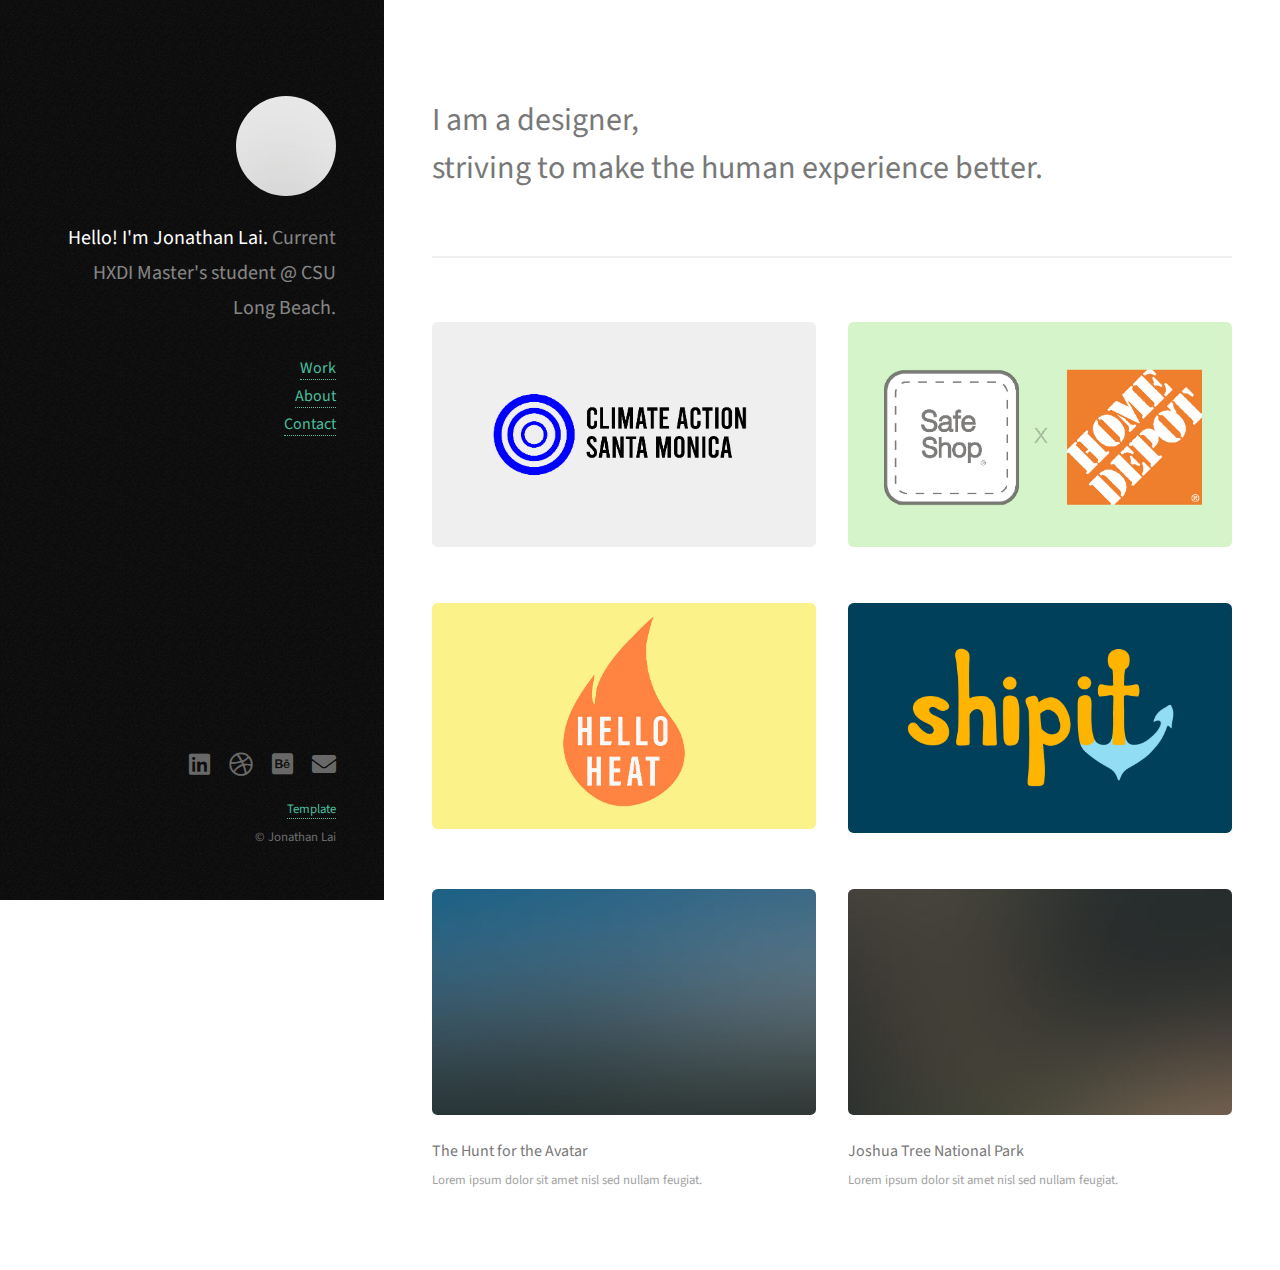
==== commit 6d2dc191: "changes" ====
--- a/index.html
+++ b/index.html
@@ -38,24 +38,16 @@
 					<section id="two">
 						<div class="row">
 							<article class="col-6 col-12-xsmall work-item">
-								<a href="images/fulls/01.jpg" class="image fit thumb"><img src="images/thumbs/01.jpg" alt="" /></a>
-								<h3>ShipIt</h3>
-								<p>Lorem ipsum dolor sit amet nisl sed nullam feugiat.</p>
+								<a href="casm.html" class="image fit thumb"><img src="images/thumbs/01.jpg" alt="" /></a>
 							</article>
 							<article class="col-6 col-12-xsmall work-item">
-								<a href="images/fulls/02.jpg" class="image fit thumb"><img src="images/thumbs/02.jpg" alt="" /></a>
-								<h3>Safe Shop</h3>
-								<p>Lorem ipsum dolor sit amet nisl sed nullam feugiat.</p>
+								<a href="safeshop.html" class="image fit thumb"><img src="images/thumbs/02.jpg" alt="" /></a>
 							</article>
 							<article class="col-6 col-12-xsmall work-item">
-								<a href="images/fulls/03.jpg" class="image fit thumb"><img src="images/thumbs/03.jpg" alt="" /></a>
-								<h3>Climate Action Santa Monica</h3>
-								<p>Lorem ipsum dolor sit amet nisl sed nullam feugiat.</p>
+								<a href="helloheat.html" class="image fit thumb"><img src="images/thumbs/03.jpg" alt="" /></a>
 							</article>
 							<article class="col-6 col-12-xsmall work-item">
-								<a href="images/fulls/04.jpg" class="image fit thumb"><img src="images/thumbs/04.jpg" alt="" /></a>
-								<h3>Hello Heat</h3>
-								<p>Lorem ipsum dolor sit amet nisl sed nullam feugiat.</p>
+								<a href="shipit.html" class="image fit thumb"><img src="images/thumbs/04.jpg" alt="" /></a>
 							</article>
 							<article class="col-6 col-12-xsmall work-item">
 								<a href="images/fulls/05.jpg" class="image fit thumb"><img src="images/thumbs/05.jpg" alt="" /></a>
@@ -76,12 +68,13 @@
 			<footer id="footer">
 				<div class="inner">
 					<ul class="icons">
-						<li><a href="#" class="icon brands fa-twitter"><span class="label">Twitter</span></a></li>
-						<li><a href="#" class="icon brands fa-github"><span class="label">Github</span></a></li>
+						<li><a href="https://www.linkedin.com/in/jonathanmlai/" class="icon brands fa-linkedin"><span class="label">Linkedin</span></a></li>
 						<li><a href="#" class="icon brands fa-dribbble"><span class="label">Dribbble</span></a></li>
-						<li><a href="#" class="icon solid fa-envelope"><span class="label">Email</span></a></li>
+						<li><a href="https://www.behance.net/jonathanmlai" class="icon brands fa-behance-square"><span class="label">Github</span></a></li>
+						<li><a href="mailto: jonathan.mt.lai@gmail.com" class="icon solid fa-envelope"><span class="label">Email</span></a></li>
 					</ul>
 					<ul class="copyright">
+						<a href="TEMPLATE.html">Template</a>
 						<li>&copy; Jonathan Lai</li>
 					</ul>
 				</div>
--- a/assets/css/main.css
+++ b/assets/css/main.css
@@ -2062,6 +2062,16 @@
 
 		.image.thumb {
 			text-align: center;
+		}
+
+		.image.thumb {
+			transition: transform .2s;
+		}
+		.image.thumb:hover {
+			-ms-transform: scale(1.1);
+			-webkit-transform: scale(1.1);
+			transform: scale(1.1);
+			opacity: 0.7;
 		}
 
 			/*.image.thumb:after {
@@ -2144,16 +2154,6 @@
 				border-radius: 100%;
 				width: 100%;
 			}
-
-	.image.thumb {
-		transition: transform .2s;
-	}
-	.image.thumb:hover {
-		-ms-transform: scale(1.1);
-		-webkit-transform: scale(1.1);
-		transform: scale(1.1);
-		opacity: 0.7;
-	}
 
 /* List */
 
@@ -2709,7 +2709,7 @@
 				padding-top: 0;
 			}
 
-/* Poptrox */
+/* Poptrox
 
 	@-moz-keyframes spin {
 		0% {
@@ -2965,7 +2965,7 @@
 			.poptrox-popup:hover .closer:hover {
 				opacity: 1.0;
 			}
-
+*/
 /* Touch */
 
 	body.is-touch .image.thumb:before {
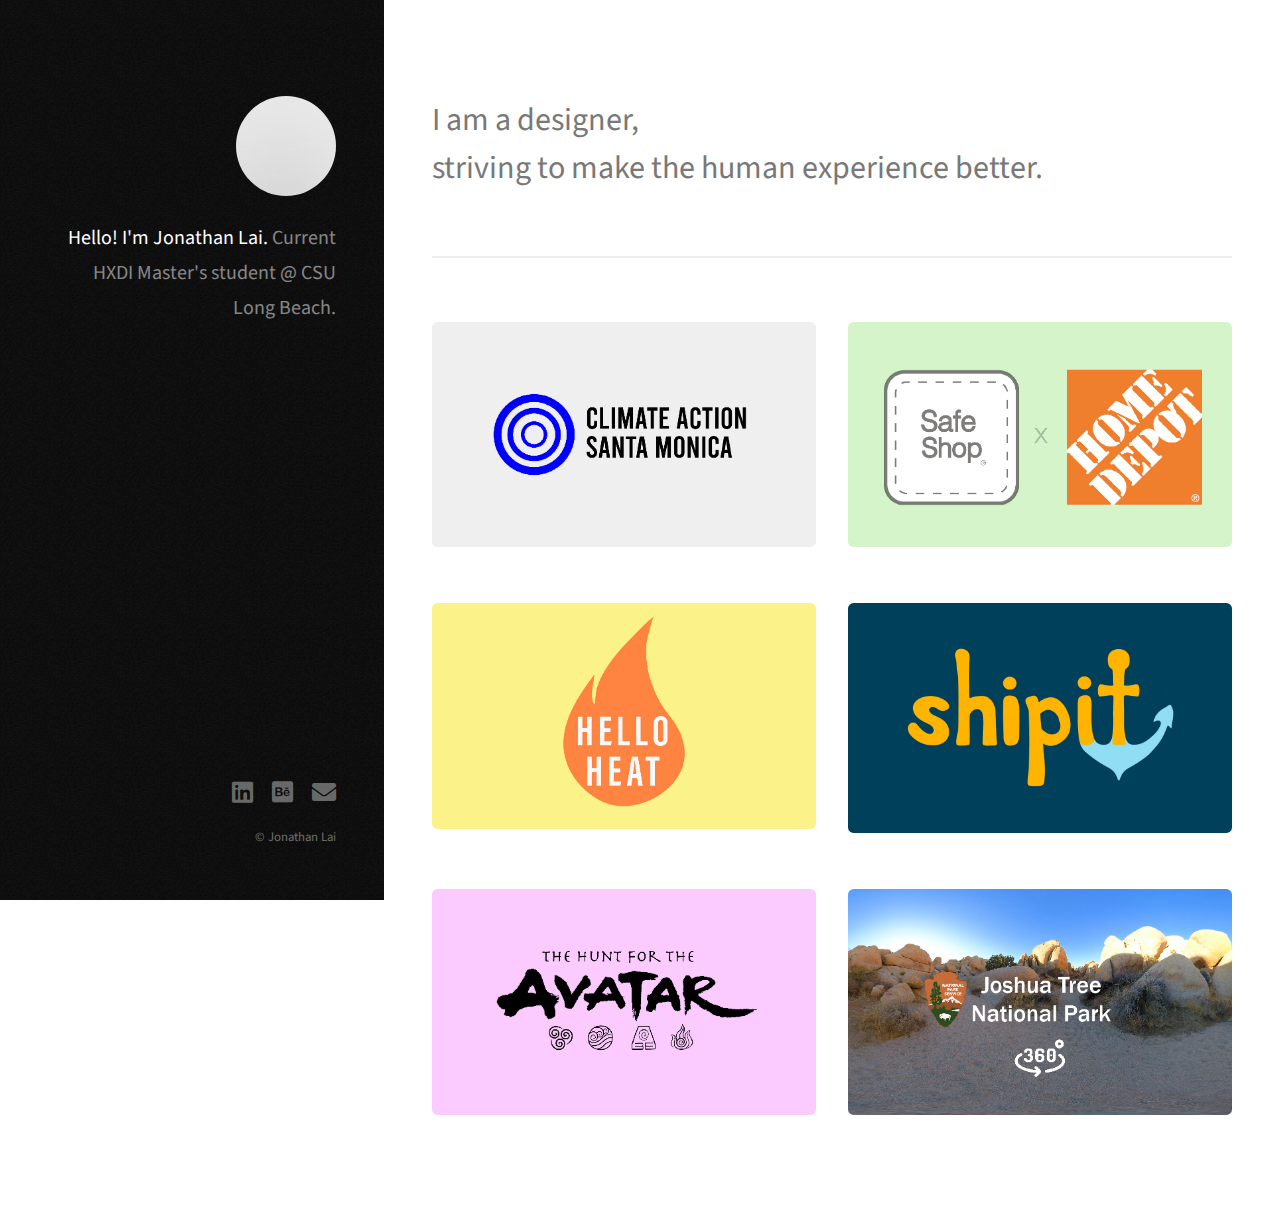
==== commit cdc09e63: "update" ====
--- a/index.html
+++ b/index.html
@@ -17,9 +17,11 @@
 					<br />
 					Current HXDI Master's student <br />
 					@ CSU Long Beach.</h1><br />
+					<!--
 					<a href="/">Work</a><br />
 					<a href="aboutme.html">About</a><br />
 					<a href="contact.html">Contact</a>
+					-->
 				</div>
 			</header>
 
@@ -38,26 +40,22 @@
 					<section id="two">
 						<div class="row">
 							<article class="col-6 col-12-xsmall work-item">
-								<a href="casm.html" class="image fit thumb"><img src="images/thumbs/01.jpg" alt="" /></a>
+								<a href="#" class="image fit thumb"><img src="images/thumbs/01.jpg" alt="" /></a>
 							</article>
 							<article class="col-6 col-12-xsmall work-item">
-								<a href="safeshop.html" class="image fit thumb"><img src="images/thumbs/02.jpg" alt="" /></a>
+								<a href="#" class="image fit thumb"><img src="images/thumbs/02.jpg" alt="" /></a>
 							</article>
 							<article class="col-6 col-12-xsmall work-item">
-								<a href="helloheat.html" class="image fit thumb"><img src="images/thumbs/03.jpg" alt="" /></a>
+								<a href="#" class="image fit thumb"><img src="images/thumbs/03.jpg" alt="" /></a>
 							</article>
 							<article class="col-6 col-12-xsmall work-item">
-								<a href="shipit.html" class="image fit thumb"><img src="images/thumbs/04.jpg" alt="" /></a>
+								<a href="#" class="image fit thumb"><img src="images/thumbs/04.jpg" alt="" /></a>
 							</article>
 							<article class="col-6 col-12-xsmall work-item">
-								<a href="images/fulls/05.jpg" class="image fit thumb"><img src="images/thumbs/05.jpg" alt="" /></a>
-								<h3>The Hunt for the Avatar</h3>
-								<p>Lorem ipsum dolor sit amet nisl sed nullam feugiat.</p>
+								<a href="#" class="image fit thumb"><img src="images/thumbs/05.jpg" alt="" /></a>
 							</article>
 							<article class="col-6 col-12-xsmall work-item">
-								<a href="images/fulls/06.jpg" class="image fit thumb"><img src="images/thumbs/06.jpg" alt="" /></a>
-								<h3>Joshua Tree National Park</h3>
-								<p>Lorem ipsum dolor sit amet nisl sed nullam feugiat.</p>
+								<a href="#" class="image fit thumb"><img src="images/thumbs/06.jpg" alt="" /></a>
 							</article>
 						</div>
 					</section>
@@ -69,12 +67,11 @@
 				<div class="inner">
 					<ul class="icons">
 						<li><a href="https://www.linkedin.com/in/jonathanmlai/" class="icon brands fa-linkedin"><span class="label">Linkedin</span></a></li>
-						<li><a href="#" class="icon brands fa-dribbble"><span class="label">Dribbble</span></a></li>
+						<!--<li><a href="#" class="icon brands fa-dribbble"><span class="label">Dribbble</span></a></li>-->
 						<li><a href="https://www.behance.net/jonathanmlai" class="icon brands fa-behance-square"><span class="label">Github</span></a></li>
 						<li><a href="mailto: jonathan.mt.lai@gmail.com" class="icon solid fa-envelope"><span class="label">Email</span></a></li>
 					</ul>
 					<ul class="copyright">
-						<a href="TEMPLATE.html">Template</a>
 						<li>&copy; Jonathan Lai</li>
 					</ul>
 				</div>
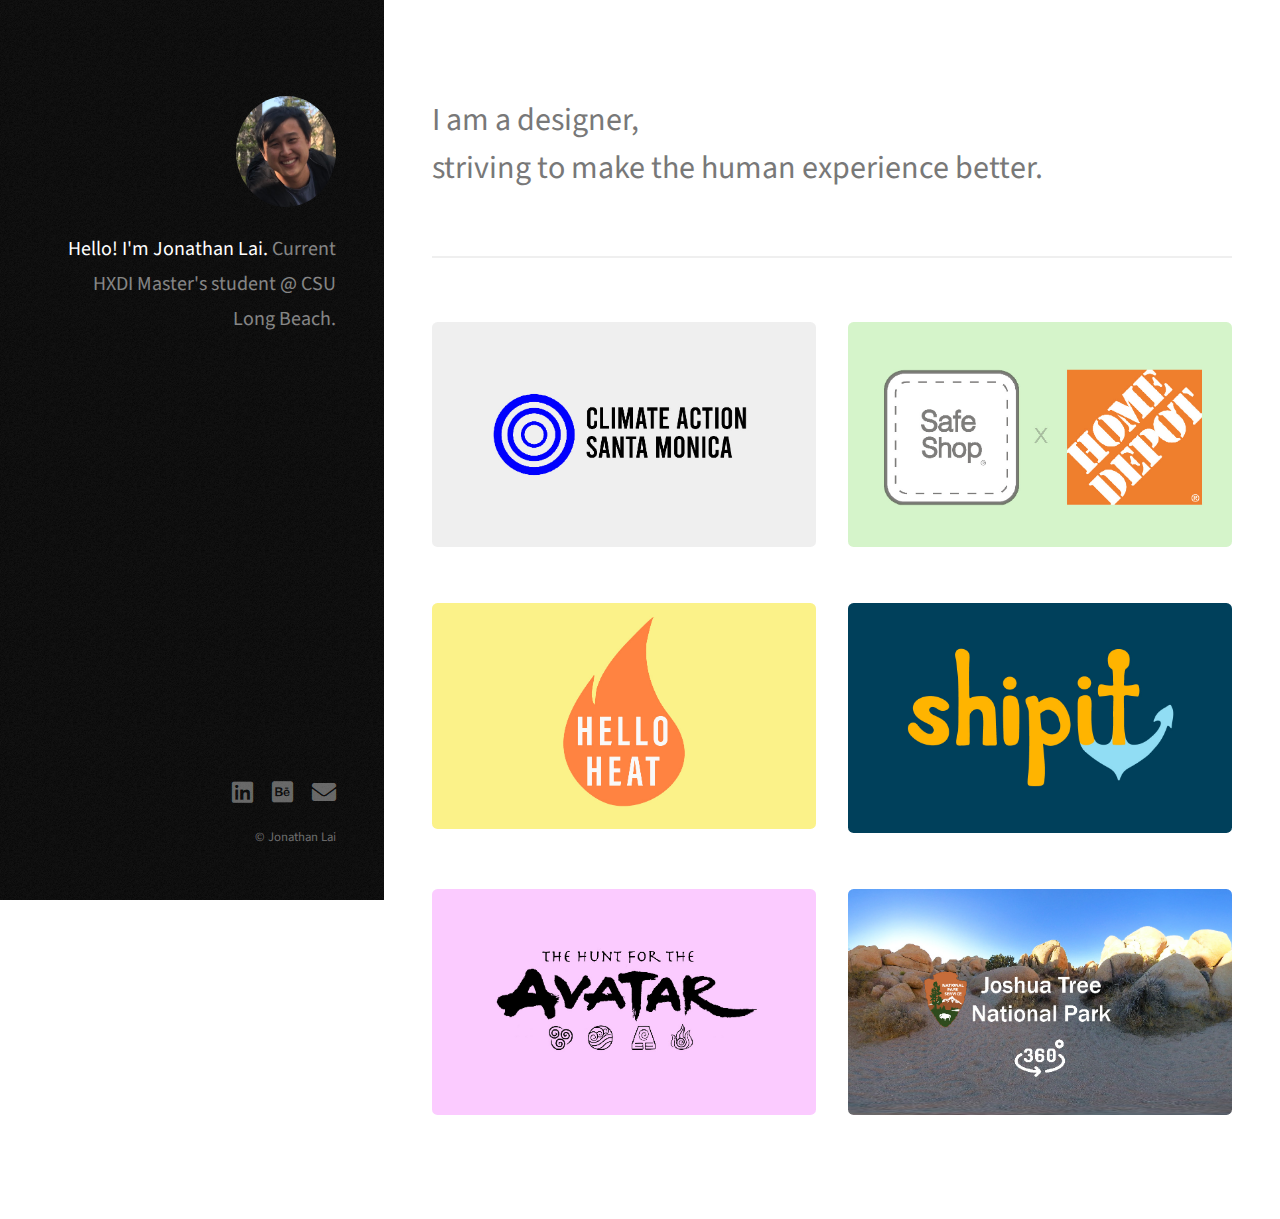
==== commit 33ca0400: "changes" ====
--- a/index.html
+++ b/index.html
@@ -40,7 +40,7 @@
 					<section id="two">
 						<div class="row">
 							<article class="col-6 col-12-xsmall work-item">
-								<a href="#" class="image fit thumb"><img src="images/thumbs/01.jpg" alt="" /></a>
+								<a href="casm.html" class="image fit thumb"><img src="images/thumbs/01.jpg" alt="" /></a>
 							</article>
 							<article class="col-6 col-12-xsmall work-item">
 								<a href="#" class="image fit thumb"><img src="images/thumbs/02.jpg" alt="" /></a>
--- a/assets/css/main.css
+++ b/assets/css/main.css
@@ -1,5 +1,5 @@
 @import url("fontawesome-all.min.css");
-@import url("https://fonts.googleapis.com/css?family=Source+Sans+Pro:400,400italic");
+@import url("https://fonts.googleapis.com/css?family=Source+Sans+Pro:400,400italic,700");
 
 /*
 	Strata by HTML5 UP
@@ -138,7 +138,7 @@
 		color: #787878;
 		font-weight: 400;
 		line-height: 1em;
-		margin: 0 0 1em 0;
+		margin: 0 0 0.5em 0;
 	}
 
 		h1 a, h2 a, h3 a, h4 a, h5 a, h6 a {
@@ -2709,6 +2709,27 @@
 				padding-top: 0;
 			}
 
+			#main #four {
+				padding: 2em 4em 4em 4em !important;
+			}
+
+			#main #banner {
+				position: relative;
+			}
+
+			#main #bannertext h1 {
+				font-weight: bold;
+				font-size: 3em;
+				line-height: 1em;
+			}
+			
+			#main #bannertext{
+				position: absolute;
+				top: 50%;
+				left: 25%;
+				transform: translate(-50%, -50%);
+			}
+
 /* Poptrox
 
 	@-moz-keyframes spin {
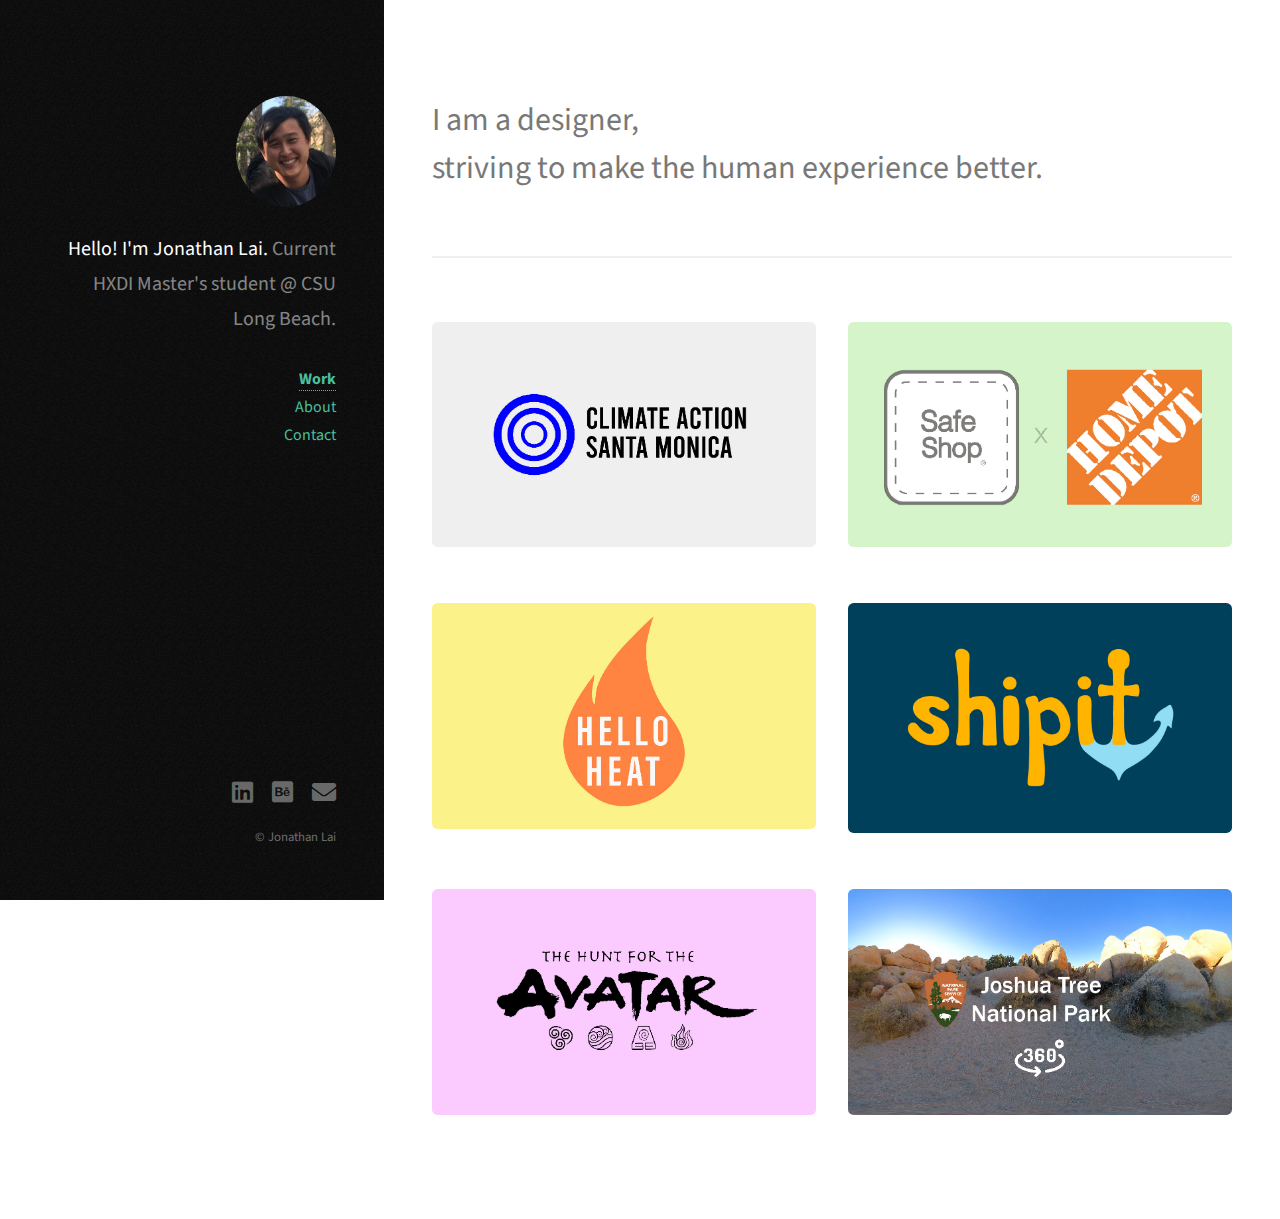
==== commit 6598ecf7: "change underline" ====
--- a/index.html
+++ b/index.html
@@ -17,11 +17,9 @@
 					<br />
 					Current HXDI Master's student <br />
 					@ CSU Long Beach.</h1><br />
-					<!--
-					<a href="/">Work</a><br />
+					<a href="/" style="font-weight: bold; border-bottom: dotted 1px">Work</a><br />
 					<a href="aboutme.html">About</a><br />
 					<a href="contact.html">Contact</a>
-					-->
 				</div>
 			</header>
 
--- a/assets/css/main.css
+++ b/assets/css/main.css
@@ -110,7 +110,6 @@
 		-webkit-transition: color 0.2s ease-in-out, border-color 0.2s ease-in-out;
 		-ms-transition: color 0.2s ease-in-out, border-color 0.2s ease-in-out;
 		transition: color 0.2s ease-in-out, border-color 0.2s ease-in-out;
-		border-bottom: dotted 1px;
 		color: #49bf9d;
 		text-decoration: none;
 	}
